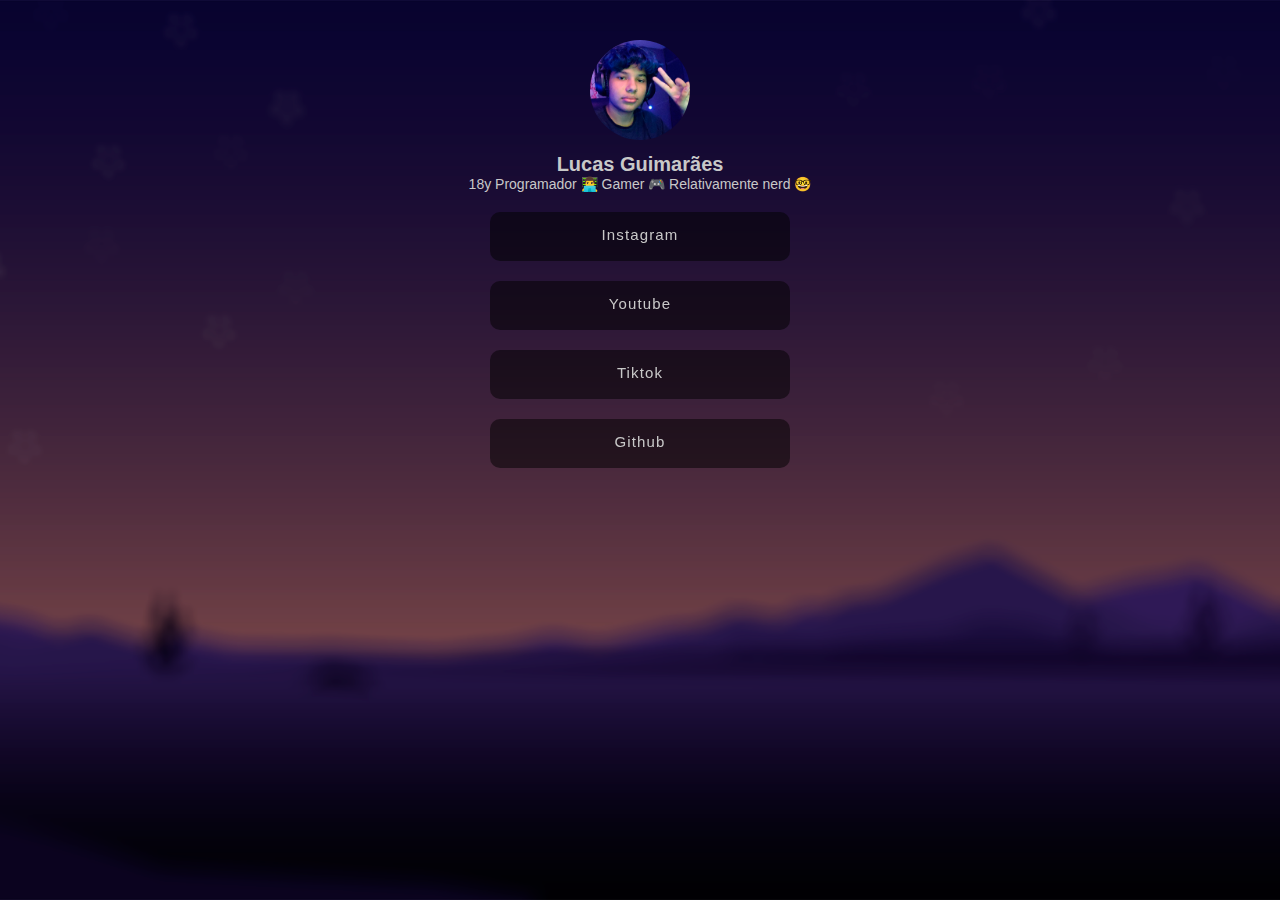
==== index.html @ c53fc3f6 "Add files via upload" ====
<!DOCTYPE html>
<html lang="PT-BR">
<head>
    <meta charset="UTF-8">
    <meta http-equiv="X-UA-Compatible" content="IE=edge">
    <meta name="viewport" content="width=device-width, initial-scale=1.0">
    <title>Lucas Guimaraes</title>
    <link rel="stylesheet" href="css/style.css">
    <link rel="stylesheet" href="css/scrollbar.css">
</head>
<body>
    <div class="profire">
        <div>
            <img src="media/images/profire.png" alt="">
        </div>
        <div id="name">
            <h1>Lucas Guimarães</h1>
        </div>
        <div id="biography">
            <p>18y Programador 👨‍💻 Gamer 🎮 Relativamente nerd 🤓</p>
        </div>
        <!--<div>
            <a type="" href="">test</a>
        </div>-->
        <div id="button_links">
            <div>
                <a type="button" href="https://www.instagram.com/lucasguimaraes1314/" target="_blank" rel="external">Instagram<div></div></a>
            </div>
            <div>
                <a type="button" href="https://www.youtube.com/channel/UCGyBB2ycJdO2M1NJ1eqQ0HQ/featured" target="_blank" rel="external">Youtube<div></div></a>
            </div>
            <div>
                <a type="button" href="https://www.tiktok.com/@lucas224112" target="_blank" rel="external">Tiktok<div></div></a>
            </div>
            <div>
                <a type="button" href="https://github.com/lucas224112" target="_blank" rel="external">Github<div></div></a>
            </div>
        </div>
    </div>
</body>
</html>
---- css/style.css ----
body {
    margin: 0px;padding: 0px;box-sizing: border-box;
    background-image: url(../media/images/background3.png);
    background-repeat: no-repeat;
    background-size: cover;
    background-position: center;
    background-attachment: fixed;
    font-family: Arial, Helvetica, sans-serif;
    font-size: 15px;
    color: rgb(200, 200, 200);
}

a {
    background: none;
    text-decoration: none;
    color: rgb(200, 200, 200);
}

a[type = "button"] {
    color: rgb(200, 200, 200);
    background: none;
    width: auto;
    height: auto;
    text-decoration: none;
    text-align: center;
    letter-spacing: .075em;
    margin: 0px;
    margin-top: 20px;
    padding-top: 14px;
    padding: auto;

    background-color: rgba(0, 0, 0, 50%);
    backdrop-filter: blur(5px);
    border-radius: 10px;
    width: 300px;
    height: 35px;
    transition: 0.3s;
}

a:hover[type = "button"]{
    color: rgb(255, 255, 255);

    margin: 0px;
    background-color: rgba(0, 0, 0, 60%);
    backdrop-filter: blur(10px);
    border-radius: 10px;
    margin-top: 20px;
    width: 300px;
    height: 35px;
    transition: 0.3s;
}

.profire div{
    display: flex;
    justify-content: center;
}

.profire div img{
    width: 100px;
    height: 100px;
    margin-top: 40px;
    border-radius: 50px;
}

.profire div[id="name"] h1{
    font-size: 20px;
    margin-bottom: 0px;
}

.profire div[id="biography"] {
    display: inline;
    text-align: center;
    font-size: 14px;
}

.profire div[id="biography"] p{
    margin: 0px;
}

.profire div[id="button_links"] {
    display: inline;
    text-align: center;
}

.profire div[id="button_links"] div{
    display: flex;
    justify-content: center;
}
---- css/scrollbar.css ----
::-webkit-scrollbar{
    width: 10px;
}

::-webkit-scrollbar-track{
    background-color: rgb(24, 24, 24);;
}

::-webkit-scrollbar-thumb{
    background-color: rgb(64, 64, 64);
    border: 1px solid rgb(24, 24, 24);
    border-radius: 20px;
}

::-webkit-scrollbar-thumb:hover{
    background-color: rgb(50, 50, 50);
    border: 1px solid rgb(4, 4, 4);
}
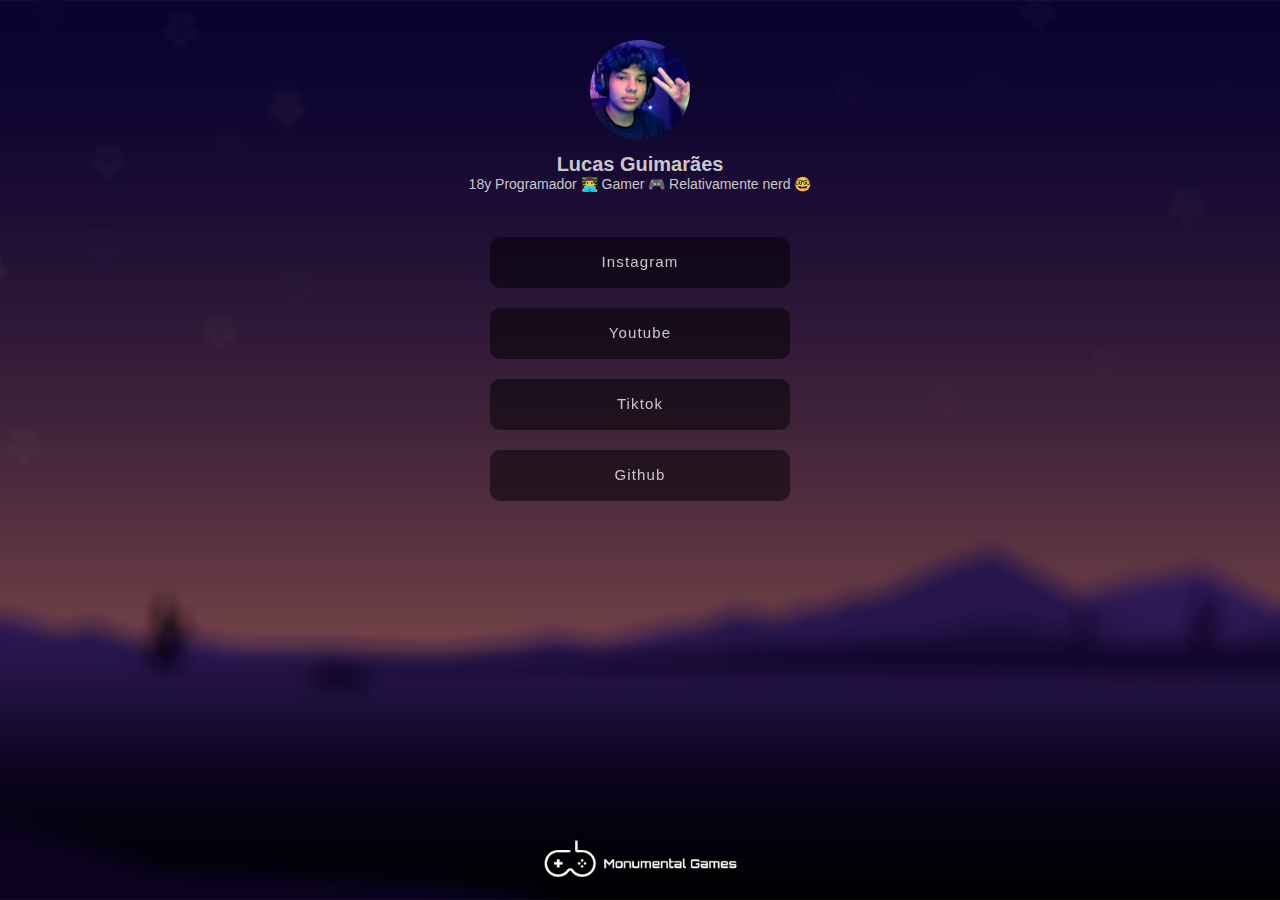
==== commit 6a0b258b: "Add files via upload" ====
--- a/index.html
+++ b/index.html
@@ -5,6 +5,7 @@
     <meta http-equiv="X-UA-Compatible" content="IE=edge">
     <meta name="viewport" content="width=device-width, initial-scale=1.0">
     <title>Lucas Guimaraes</title>
+    <link rel="shortcut icon" href="media/images/logo.png" type="image/x-icon">
     <link rel="stylesheet" href="css/style.css">
     <link rel="stylesheet" href="css/scrollbar.css">
 </head>
@@ -19,6 +20,7 @@
         <div id="biography">
             <p>18y Programador 👨‍💻 Gamer 🎮 Relativamente nerd 🤓</p>
         </div>
+        <div class="debug"></div>
         <!--<div>
             <a type="" href="">test</a>
         </div>-->
@@ -37,5 +39,8 @@
             </div>
         </div>
     </div>
+    <div class="baseboard_logo">
+        <img src="media/images/logo02.png" alt="">
+    </div>
 </body>
 </html>--- a/css/style.css
+++ b/css/style.css
@@ -8,6 +8,10 @@
     font-family: Arial, Helvetica, sans-serif;
     font-size: 15px;
     color: rgb(200, 200, 200);
+}
+
+.debug {
+    height: 25px;
 }
 
 a {
@@ -26,9 +30,7 @@
     letter-spacing: .075em;
     margin: 0px;
     margin-top: 20px;
-    padding-top: 14px;
-    padding: auto;
-
+    padding-top: 16px;
     background-color: rgba(0, 0, 0, 50%);
     backdrop-filter: blur(5px);
     border-radius: 10px;
@@ -39,13 +41,12 @@
 
 a:hover[type = "button"]{
     color: rgb(255, 255, 255);
-
     margin: 0px;
     background-color: rgba(0, 0, 0, 60%);
     backdrop-filter: blur(10px);
     border-radius: 10px;
     margin-top: 20px;
-    width: 300px;
+    width: 320px;
     height: 35px;
     transition: 0.3s;
 }
@@ -85,4 +86,15 @@
 .profire div[id="button_links"] div{
     display: flex;
     justify-content: center;
+}
+
+.baseboard_logo{
+    display: flex;
+    justify-content: center;
+}
+
+.baseboard_logo img{
+    position: fixed;
+    width: 200px;
+    bottom: 15px;
 }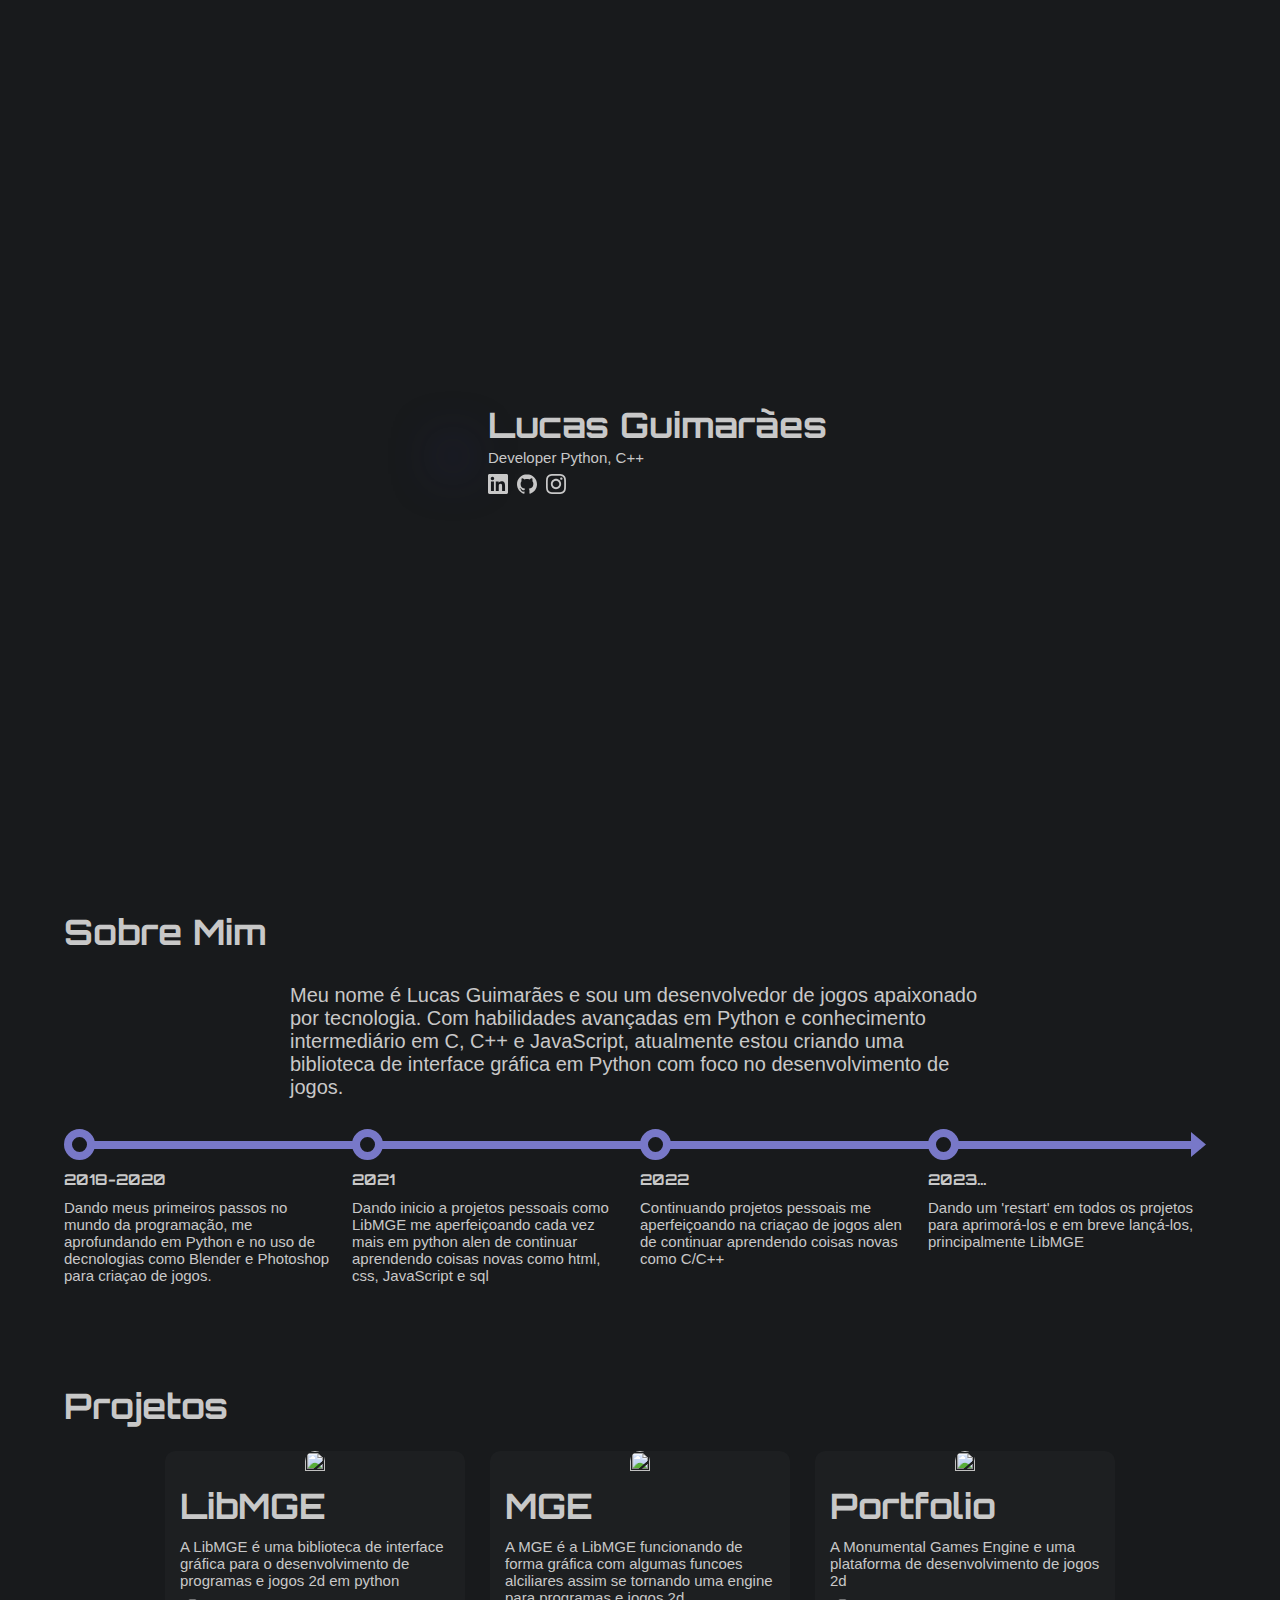
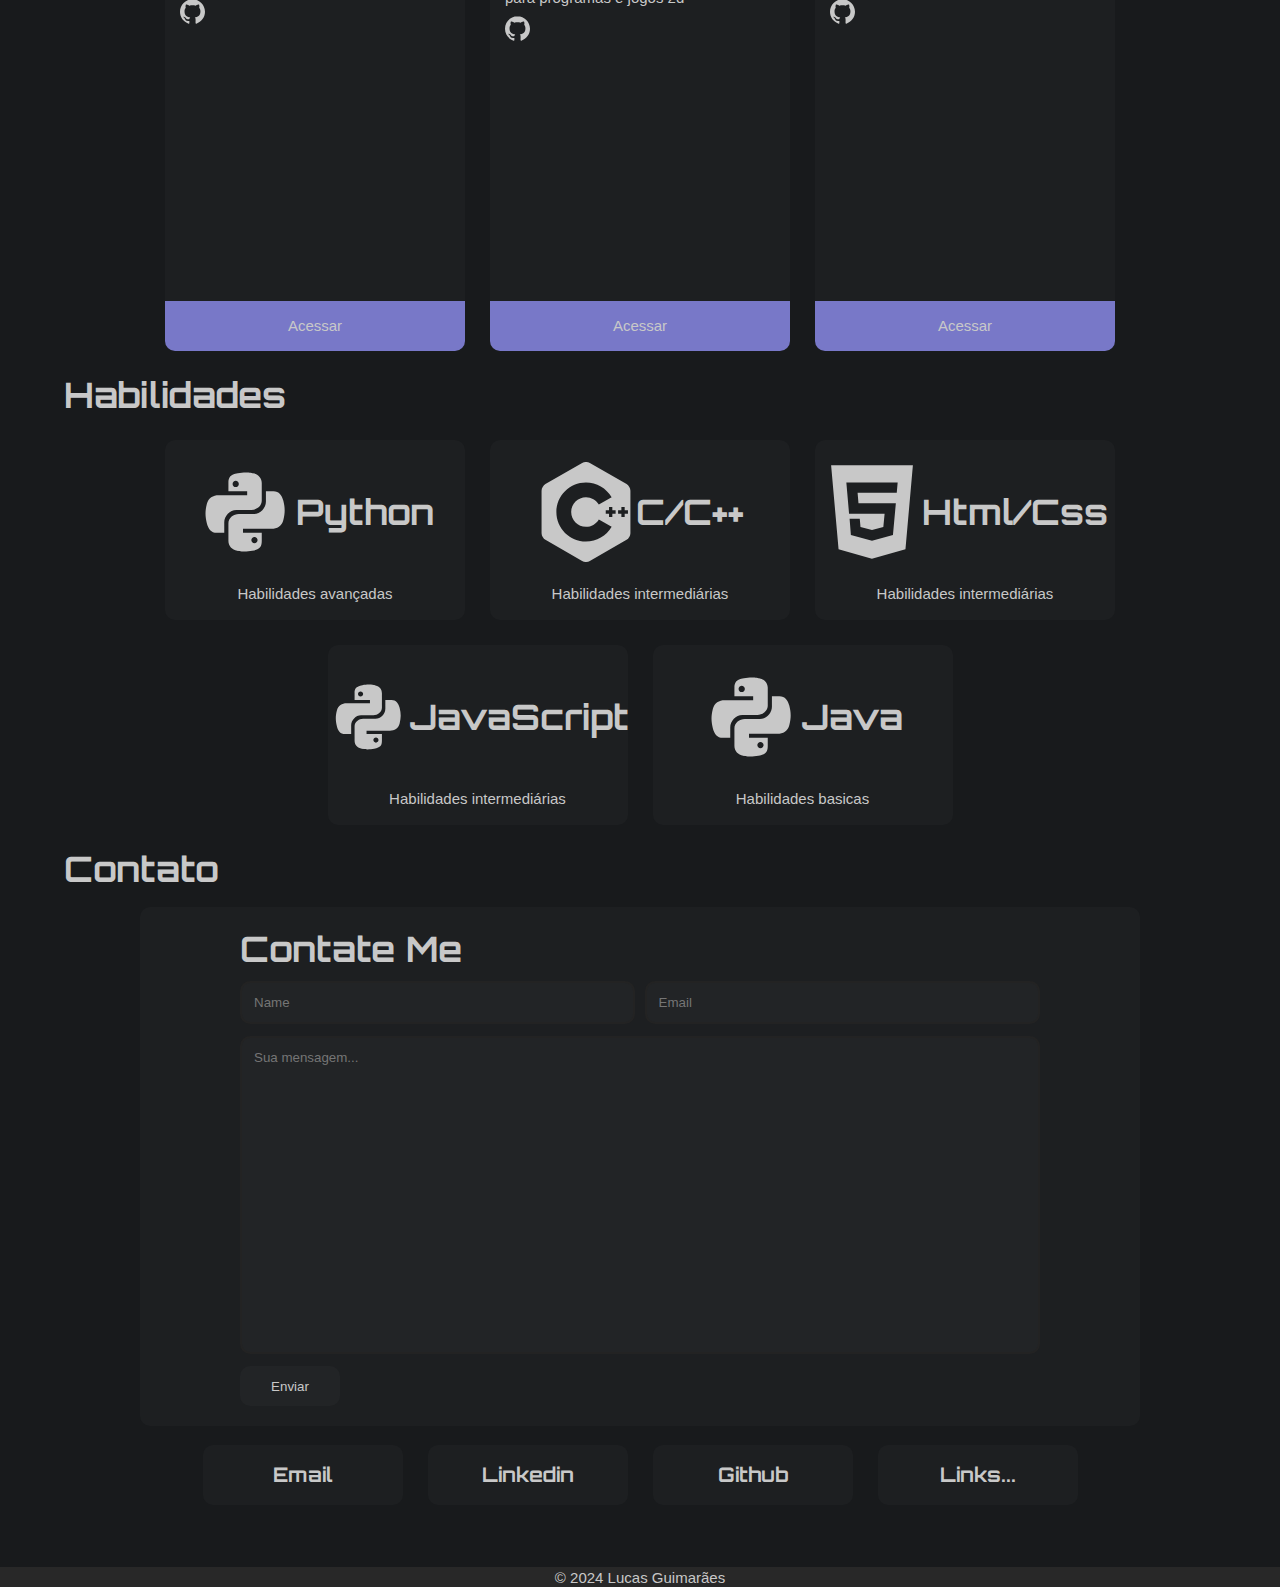
==== commit 6a4ee30a: "Update 1 of 2024" ====
--- a/index.html
+++ b/index.html
@@ -3,44 +3,324 @@
 <head>
     <meta charset="UTF-8">
     <meta http-equiv="X-UA-Compatible" content="IE=edge">
+    <meta http-equiv="Permissions-Policy" content="interest-cohort=()">
     <meta name="viewport" content="width=device-width, initial-scale=1.0">
+    <meta name="robots" content="index,follow">
     <title>Lucas Guimaraes</title>
-    <link rel="shortcut icon" href="media/images/logo.png" type="image/x-icon">
-    <link rel="stylesheet" href="css/style.css">
-    <link rel="stylesheet" href="css/scrollbar.css">
+    <link rel="shortcut icon" href="https://monumentalgames.com.br/media/images/profires/c14jxy9l1vkqo87tvu8et08f.png" type="image/x-icon">
+    <link rel="stylesheet" href="./css/style.css">
+    <link rel="stylesheet" href="https://assets.monumentalgames.com.br/css/scrollbar.css">
 </head>
 <body>
-    <div class="profire">
-        <div>
-            <img src="media/images/profire.png" alt="">
+    <main class="background">
+        <div class="banner b2">
+            <div class="b2 _subclass">
+                <div>
+                    <img src="https://monumentalgames.com.br/media/images/profires/c14jxy9l1vkqo87tvu8et08f.png" alt="">
+                </div>
+                <div class="d1">
+                    <h1>Lucas Guimarães</h1>
+                    <p>Developer Python, C++</p>
+                    <div class="_h563">
+                        <a href="https://linkedin.com/in/lucas-guimar%C3%A3es-889159266/" target='_blank' rel='external'>
+                            <svg width="20px" height="20px" viewBox="0 0 32 32" xmlns="http://www.w3.org/2000/svg">
+                                <path d="M27.26 27.271h-4.733v-7.427c0-1.771-0.037-4.047-2.475-4.047-2.468 0-2.844 1.921-2.844 3.916v7.557h-4.739v-15.271h4.552v2.083h0.061c0.636-1.203 2.183-2.468 4.491-2.468 4.801 0 5.692 3.161 5.692 7.271v8.385zM7.115 9.912c-1.527 0-2.751-1.235-2.751-2.756 0-1.516 1.229-2.749 2.751-2.749s2.755 1.233 2.755 2.749c0 1.521-1.233 2.756-2.755 2.756zM9.489 27.271h-4.749v-15.271h4.749zM29.636 0h-27.276c-1.303 0-2.36 1.031-2.36 2.307v27.387c0 1.276 1.057 2.307 2.36 2.307h27.271c1.301 0 2.369-1.031 2.369-2.307v-27.387c0-1.276-1.068-2.307-2.369-2.307z"/>
+                            </svg>
+                        </a>
+                        <a href="https://github.com/lucas224112" target='_blank' rel='external'>
+                            <svg width="20px" height="20px" viewBox="0 0 32 32" xmlns="http://www.w3.org/2000/svg">
+                                <path d="M16 0.396c-8.839 0-16 7.167-16 16 0 7.073 4.584 13.068 10.937 15.183 0.803 0.151 1.093-0.344 1.093-0.772 0-0.38-0.009-1.385-0.015-2.719-4.453 0.964-5.391-2.151-5.391-2.151-0.729-1.844-1.781-2.339-1.781-2.339-1.448-0.989 0.115-0.968 0.115-0.968 1.604 0.109 2.448 1.645 2.448 1.645 1.427 2.448 3.744 1.74 4.661 1.328 0.14-1.031 0.557-1.74 1.011-2.135-3.552-0.401-7.287-1.776-7.287-7.907 0-1.751 0.62-3.177 1.645-4.297-0.177-0.401-0.719-2.031 0.141-4.235 0 0 1.339-0.427 4.4 1.641 1.281-0.355 2.641-0.532 4-0.541 1.36 0.009 2.719 0.187 4 0.541 3.043-2.068 4.381-1.641 4.381-1.641 0.859 2.204 0.317 3.833 0.161 4.235 1.015 1.12 1.635 2.547 1.635 4.297 0 6.145-3.74 7.5-7.296 7.891 0.556 0.479 1.077 1.464 1.077 2.959 0 2.14-0.020 3.864-0.020 4.385 0 0.416 0.28 0.916 1.104 0.755 6.4-2.093 10.979-8.093 10.979-15.156 0-8.833-7.161-16-16-16z"/>
+                            </svg>
+                        </a>
+                        <a href="https://instagram.com/lucas224112" target='_blank' rel='external'>
+                            <svg xmlns='http://www.w3.org/2000/svg' width='20' height='20' viewBox='0 0 32 32'>
+                                <path d='M16 0c-4.349 0-4.891 0.021-6.593 0.093-1.709 0.084-2.865 0.349-3.885 0.745-1.052 0.412-1.948 0.959-2.833 1.849-0.891 0.885-1.443 1.781-1.849 2.833-0.396 1.020-0.661 2.176-0.745 3.885-0.077 1.703-0.093 2.244-0.093 6.593s0.021 4.891 0.093 6.593c0.084 1.704 0.349 2.865 0.745 3.885 0.412 1.052 0.959 1.948 1.849 2.833 0.885 0.891 1.781 1.443 2.833 1.849 1.020 0.391 2.181 0.661 3.885 0.745 1.703 0.077 2.244 0.093 6.593 0.093s4.891-0.021 6.593-0.093c1.704-0.084 2.865-0.355 3.885-0.745 1.052-0.412 1.948-0.959 2.833-1.849 0.891-0.885 1.443-1.776 1.849-2.833 0.391-1.020 0.661-2.181 0.745-3.885 0.077-1.703 0.093-2.244 0.093-6.593s-0.021-4.891-0.093-6.593c-0.084-1.704-0.355-2.871-0.745-3.885-0.412-1.052-0.959-1.948-1.849-2.833-0.885-0.891-1.776-1.443-2.833-1.849-1.020-0.396-2.181-0.661-3.885-0.745-1.703-0.077-2.244-0.093-6.593-0.093zM16 2.88c4.271 0 4.781 0.021 6.469 0.093 1.557 0.073 2.405 0.333 2.968 0.553 0.751 0.291 1.276 0.635 1.844 1.197 0.557 0.557 0.901 1.088 1.192 1.839 0.22 0.563 0.48 1.411 0.553 2.968 0.072 1.688 0.093 2.199 0.093 6.469s-0.021 4.781-0.099 6.469c-0.084 1.557-0.344 2.405-0.563 2.968-0.303 0.751-0.641 1.276-1.199 1.844-0.563 0.557-1.099 0.901-1.844 1.192-0.556 0.22-1.416 0.48-2.979 0.553-1.697 0.072-2.197 0.093-6.479 0.093s-4.781-0.021-6.48-0.099c-1.557-0.084-2.416-0.344-2.979-0.563-0.76-0.303-1.281-0.641-1.839-1.199-0.563-0.563-0.921-1.099-1.197-1.844-0.224-0.556-0.48-1.416-0.563-2.979-0.057-1.677-0.084-2.197-0.084-6.459 0-4.26 0.027-4.781 0.084-6.479 0.083-1.563 0.339-2.421 0.563-2.979 0.276-0.761 0.635-1.281 1.197-1.844 0.557-0.557 1.079-0.917 1.839-1.199 0.563-0.219 1.401-0.479 2.964-0.557 1.697-0.061 2.197-0.083 6.473-0.083zM16 7.787c-4.541 0-8.213 3.677-8.213 8.213 0 4.541 3.677 8.213 8.213 8.213 4.541 0 8.213-3.677 8.213-8.213 0-4.541-3.677-8.213-8.213-8.213zM16 21.333c-2.948 0-5.333-2.385-5.333-5.333s2.385-5.333 5.333-5.333c2.948 0 5.333 2.385 5.333 5.333s-2.385 5.333-5.333 5.333zM26.464 7.459c0 1.063-0.865 1.921-1.923 1.921-1.063 0-1.921-0.859-1.921-1.921 0-1.057 0.864-1.917 1.921-1.917s1.923 0.86 1.923 1.917z'></path>
+                            </svg>
+                        </a>
+                    </div>
+                </div>
+            </div>
         </div>
-        <div id="name">
-            <h1>Lucas Guimarães</h1>
-        </div>
-        <div id="biography">
-            <p>18y Programador 👨‍💻 Gamer 🎮 Relativamente nerd 🤓</p>
-        </div>
-        <div class="debug"></div>
-        <!--<div>
-            <a type="" href="">test</a>
-        </div>-->
-        <div id="button_links">
-            <div>
-                <a type="button" href="https://www.instagram.com/lucasguimaraes1314/" target="_blank" rel="external">Instagram<div></div></a>
-            </div>
-            <div>
-                <a type="button" href="https://www.youtube.com/channel/UCGyBB2ycJdO2M1NJ1eqQ0HQ/featured" target="_blank" rel="external">Youtube<div></div></a>
-            </div>
-            <div>
-                <a type="button" href="https://www.tiktok.com/@lucas224112" target="_blank" rel="external">Tiktok<div></div></a>
-            </div>
-            <div>
-                <a type="button" href="https://github.com/lucas224112" target="_blank" rel="external">Github<div></div></a>
-            </div>
-        </div>
-    </div>
-    <div class="baseboard_logo">
-        <img src="media/images/logo02.png" alt="">
-    </div>
+        <section class="about _flex_column_xCenter">
+            <div class="_subclass">
+                <h4>Sobre Mim</h4>
+                <div class="about_description b2">
+                    <div class="_ab82">
+                        <p>Meu nome é Lucas Guimarães e sou um desenvolvedor de jogos apaixonado por tecnologia. Com habilidades avançadas em Python e conhecimento intermediário em C, C++ e JavaScript, atualmente estou criando uma biblioteca de interface gráfica em Python com foco no desenvolvimento de jogos.</p>
+                    </div>
+                </div>
+                <div class="timeline b2 _t03">
+                    <div class="_t02">
+                        <div class="b2">
+                            <div class="bb9"></div>
+                            <div class="bb8"></div>
+                        </div>
+                        <div class="_t04">
+                            <h4>2018-2020</h4>
+                            <p>Dando meus primeiros passos no mundo da programação, me aprofundando em Python e no uso de decnologias como Blender e Photoshop para criaçao de jogos.</p>
+                        </div>
+                    </div>
+                    <div class="_t02">
+                        <div class="b2">
+                            <div class="bb9"></div>
+                            <div class="bb8"></div>
+                        </div>
+                        <div class="_t04">
+                            <h4>2021</h4>
+                            <p>Dando inicio a projetos pessoais como <a href="https://libmge.org/" target='_blank' rel='external'>LibMGE</a> me aperfeiçoando cada vez mais em python alen de continuar aprendendo coisas novas como html, css, JavaScript e sql</p>
+                        </div>
+                    </div>
+                    <div class="_t02">
+                        <div class="b2">
+                            <div class="bb9"></div>
+                            <div class="bb8"></div>
+                        </div>
+                        <div class="_t04">
+                            <h4>2022</h4>
+                            <p>Continuando projetos pessoais me aperfeiçoando na criaçao de jogos alen de continuar aprendendo coisas novas como C/C++</p>
+                        </div>
+                    </div>
+                    <div class="_t02">
+                        <div class="b2">
+                            <div class="bb9"></div>
+                            <div class="bb8"></div>
+                            <div class="bb7"></div>
+                        </div>
+                        <div class="_t04">
+                            <h4>2023...</h4>
+                            <p>Dando um 'restart' em todos os projetos para aprimorá-los e em breve lançá-los, principalmente <a href="https://libmge.org/" target='_blank' rel='external'>LibMGE</a></p>
+                        </div>
+                    </div>
+                </div>
+            </div>
+        </section>
+        <section class="_flex_column_xCenter">
+            <div class="_subclass">
+                <h4>Projetos</h4>
+                <div>
+                    <nav class="projects">
+                        <div class="project _flex_column_xCenter">
+                            <div class="project_img">
+                                <img src="https://libmge.org/media/imgs/MGE_Banner2.png" alt="">
+                            </div>
+                            <div class="_subclass">
+                                <h4>LibMGE</h4>
+                                <div>
+                                    <p>A LibMGE é uma biblioteca de interface gráfica para o desenvolvimento de programas e jogos 2d em python</p>
+                                </div>
+                                <div class="project_links">
+                                    <a href="https://github.com/MonumentalGames/LibMGE" target='_blank' rel='external'>
+                                        <svg width="25px" height="25px" viewBox="0 0 32 32" xmlns="http://www.w3.org/2000/svg">
+                                            <path d="M16 0.396c-8.839 0-16 7.167-16 16 0 7.073 4.584 13.068 10.937 15.183 0.803 0.151 1.093-0.344 1.093-0.772 0-0.38-0.009-1.385-0.015-2.719-4.453 0.964-5.391-2.151-5.391-2.151-0.729-1.844-1.781-2.339-1.781-2.339-1.448-0.989 0.115-0.968 0.115-0.968 1.604 0.109 2.448 1.645 2.448 1.645 1.427 2.448 3.744 1.74 4.661 1.328 0.14-1.031 0.557-1.74 1.011-2.135-3.552-0.401-7.287-1.776-7.287-7.907 0-1.751 0.62-3.177 1.645-4.297-0.177-0.401-0.719-2.031 0.141-4.235 0 0 1.339-0.427 4.4 1.641 1.281-0.355 2.641-0.532 4-0.541 1.36 0.009 2.719 0.187 4 0.541 3.043-2.068 4.381-1.641 4.381-1.641 0.859 2.204 0.317 3.833 0.161 4.235 1.015 1.12 1.635 2.547 1.635 4.297 0 6.145-3.74 7.5-7.296 7.891 0.556 0.479 1.077 1.464 1.077 2.959 0 2.14-0.020 3.864-0.020 4.385 0 0.416 0.28 0.916 1.104 0.755 6.4-2.093 10.979-8.093 10.979-15.156 0-8.833-7.161-16-16-16z"/>
+                                        </svg>
+                                    </a>
+                                </div>
+                            </div>
+                            <div class="button_d001">
+                                <a href="https://libmge.org/"><div class="_flex_center">Acessar</div></a>
+                            </div>
+                        </div>
+                        <div class="project _flex_column_xCenter">
+                            <div class="project_img">
+                                <img src="https://libmge.org/media/imgs/MGE_Banner2.png" alt="">
+                            </div>
+                            <div class="_subclass">
+                                <h4>MGE</h4>
+                                <div>
+                                    <p>A MGE é a LibMGE funcionando de forma gráfica com algumas funcoes alciliares assim se tornando uma engine para programas e jogos 2d</p>
+                                </div>
+                                <div class="project_links">
+                                    <a href="https://github.com/MonumentalGames/MGE" target='_blank' rel='external'>
+                                        <svg width="25px" height="25px" viewBox="0 0 32 32" xmlns="http://www.w3.org/2000/svg">
+                                            <path d="M16 0.396c-8.839 0-16 7.167-16 16 0 7.073 4.584 13.068 10.937 15.183 0.803 0.151 1.093-0.344 1.093-0.772 0-0.38-0.009-1.385-0.015-2.719-4.453 0.964-5.391-2.151-5.391-2.151-0.729-1.844-1.781-2.339-1.781-2.339-1.448-0.989 0.115-0.968 0.115-0.968 1.604 0.109 2.448 1.645 2.448 1.645 1.427 2.448 3.744 1.74 4.661 1.328 0.14-1.031 0.557-1.74 1.011-2.135-3.552-0.401-7.287-1.776-7.287-7.907 0-1.751 0.62-3.177 1.645-4.297-0.177-0.401-0.719-2.031 0.141-4.235 0 0 1.339-0.427 4.4 1.641 1.281-0.355 2.641-0.532 4-0.541 1.36 0.009 2.719 0.187 4 0.541 3.043-2.068 4.381-1.641 4.381-1.641 0.859 2.204 0.317 3.833 0.161 4.235 1.015 1.12 1.635 2.547 1.635 4.297 0 6.145-3.74 7.5-7.296 7.891 0.556 0.479 1.077 1.464 1.077 2.959 0 2.14-0.020 3.864-0.020 4.385 0 0.416 0.28 0.916 1.104 0.755 6.4-2.093 10.979-8.093 10.979-15.156 0-8.833-7.161-16-16-16z"/>
+                                        </svg>
+                                    </a>
+                                </div>
+                            </div>
+                            <div class="button_d001">
+                                <a href="https://libmge.org/"><div class="_flex_center">Acessar</div></a>
+                            </div>
+                        </div>
+                        <div class="project _flex_column_xCenter">
+                            <div class="project_img">
+                                <img src="https://lucasguimaraes.pro/media/imgs/Banner.png" alt="">
+                            </div>
+                            <div class="_subclass">
+                                <h4>Portfolio</h4>
+                                <div>
+                                    <p>A Monumental Games Engine e uma plataforma de desenvolvimento de jogos 2d</p>
+                                </div>
+                                <div class="project_links">
+                                    <a href="https://github.com/lucas224112/Portfolio_LucasGuimaraes" target='_blank' rel='external'>
+                                        <svg width="25px" height="25px" viewBox="0 0 32 32" xmlns="http://www.w3.org/2000/svg">
+                                            <path d="M16 0.396c-8.839 0-16 7.167-16 16 0 7.073 4.584 13.068 10.937 15.183 0.803 0.151 1.093-0.344 1.093-0.772 0-0.38-0.009-1.385-0.015-2.719-4.453 0.964-5.391-2.151-5.391-2.151-0.729-1.844-1.781-2.339-1.781-2.339-1.448-0.989 0.115-0.968 0.115-0.968 1.604 0.109 2.448 1.645 2.448 1.645 1.427 2.448 3.744 1.74 4.661 1.328 0.14-1.031 0.557-1.74 1.011-2.135-3.552-0.401-7.287-1.776-7.287-7.907 0-1.751 0.62-3.177 1.645-4.297-0.177-0.401-0.719-2.031 0.141-4.235 0 0 1.339-0.427 4.4 1.641 1.281-0.355 2.641-0.532 4-0.541 1.36 0.009 2.719 0.187 4 0.541 3.043-2.068 4.381-1.641 4.381-1.641 0.859 2.204 0.317 3.833 0.161 4.235 1.015 1.12 1.635 2.547 1.635 4.297 0 6.145-3.74 7.5-7.296 7.891 0.556 0.479 1.077 1.464 1.077 2.959 0 2.14-0.020 3.864-0.020 4.385 0 0.416 0.28 0.916 1.104 0.755 6.4-2.093 10.979-8.093 10.979-15.156 0-8.833-7.161-16-16-16z"/>
+                                        </svg>
+                                    </a>
+                                </div>
+                            </div>
+                            <div class="button_d001">
+                                <a href="https://lucasguimaraes.pro/"><div class="_flex_center">Acessar</div></a>
+                            </div>
+                        </div>
+                    </nav>
+                </div>
+            </div>
+        </section>
+        <section class="_flex_column_xCenter">
+            <div class="_subclass">
+                <h4>Habilidades</h4>
+                <div>
+                    <nav class="skills">
+                        <div class="skill">
+                            <div style="width: 100%; height: 100%;">
+                                <div class="skill_banner _flex_center">
+                                    <svg xmlns="http://www.w3.org/2000/svg" viewBox="0 0 48 48" width="100px" height="100px">
+                                        <path d="M24.047,5c-1.555,0.005 -2.633,0.142 -3.936,0.367c-3.848,0.67 -4.549,2.077 -4.549,4.67v3.963h9v2h-9.342h-4.35c-2.636,0 -4.943,1.242 -5.674,4.219c-0.826,3.417 -0.863,5.557 0,9.125c0.655,2.661 2.098,4.656 4.735,4.656h3.632v-5.104c0,-2.966 2.686,-5.896 5.764,-5.896h7.236c2.523,0 5,-1.862 5,-4.377v-8.586c0,-2.439 -1.759,-4.263 -4.218,-4.672c0.061,-0.006 -1.756,-0.371 -3.298,-0.365zM19.063,9c0.821,0 1.5,0.677 1.5,1.502c0,0.833 -0.679,1.498 -1.5,1.498c-0.837,0 -1.5,-0.664 -1.5,-1.498c0,-0.822 0.663,-1.502 1.5,-1.502z"></path>
+                                        <path d="M23.078,43c1.555,-0.005 2.633,-0.142 3.936,-0.367c3.848,-0.67 4.549,-2.077 4.549,-4.67v-3.963h-9v-2h9.343h4.35c2.636,0 4.943,-1.242 5.674,-4.219c0.826,-3.417 0.863,-5.557 0,-9.125c-0.656,-2.661 -2.099,-4.656 -4.736,-4.656h-3.632v5.104c0,2.966 -2.686,5.896 -5.764,5.896h-7.236c-2.523,0 -5,1.862 -5,4.377v8.586c0,2.439 1.759,4.263 4.218,4.672c-0.061,0.006 1.756,0.371 3.298,0.365zM28.063,39c-0.821,0 -1.5,-0.677 -1.5,-1.502c0,-0.833 0.679,-1.498 1.5,-1.498c0.837,0 1.5,0.664 1.5,1.498c0,0.822 -0.664,1.502 -1.5,1.502z"></path>
+                                    </svg>
+                                    <h4>Python</h4>
+                                </div>
+                                <div style="width: 100%; height: 35px;" class="_flex_column_xCenter">
+                                    <div>
+                                        <p>Habilidades avançadas</p>
+                                    </div>
+                                </div>
+                            </div>
+                        </div>
+                        <div class="skill">
+                            <div style="width: 100%; height: 100%;">
+                                <div class="skill_banner _flex_center">
+                                    <svg width="100px" height="100px" viewBox="0 0 32 32" xmlns="http://www.w3.org/2000/svg">
+                                        <path d="M29.86 8c-0.224-0.385-0.532-0.724-0.871-0.921l-11.755-6.787c-0.677-0.391-1.787-0.391-2.464 0l-11.755 6.787c-0.677 0.391-1.235 1.353-1.235 2.135v13.573c0 0.391 0.14 0.828 0.364 1.213 0.219 0.385 0.532 0.724 0.871 0.917l11.749 6.791c0.683 0.391 1.787 0.391 2.464 0l11.755-6.791c0.339-0.193 0.647-0.532 0.871-0.917s0.359-0.823 0.359-1.213v-13.573c0.005-0.391-0.135-0.828-0.353-1.213zM16 25.479c-5.229 0-9.479-4.249-9.479-9.479s4.249-9.479 9.479-9.479c3.385 0.005 6.511 1.812 8.208 4.733l-4.104 2.376c-0.849-1.464-2.411-2.365-4.104-2.371-2.615 0-4.74 2.125-4.74 4.74s2.125 4.74 4.74 4.74c1.693-0.005 3.255-0.907 4.104-2.371l4.104 2.376c-1.697 2.921-4.823 4.728-8.208 4.733zM25.479 16.527h-1.052v1.052h-1.057v-1.052h-1.052v-1.053h1.052v-1.052h1.057v1.052h1.052zM29.427 16.527h-1.052v1.052h-1.052v-1.052h-1.052v-1.053h1.052v-1.052h1.052v1.052h1.052z"/>
+                                      </svg>
+                                    <h4>C/C++</h4>
+                                </div>
+                                <div style="width: 100%; height: 35px;" class="_flex_column_xCenter">
+                                    <div>
+                                        <p>Habilidades intermediárias</p>
+                                    </div>
+                                </div>
+                            </div>
+                        </div>
+                        <div class="skill">
+                            <div style="width: 100%; height: 100%;">
+                                <div class="skill_banner _flex_center">
+                                    <svg width="100px" height="100px" viewBox="0 0 32 32" xmlns="http://www.w3.org/2000/svg">
+                                        <path d="M11.677 13.196l-0.289-3.387 12.536 0.004 0.287-3.268-16.421-0.004 0.87 9.983h11.374l-0.406 4.27-3.627 1.002-3.683-1.009-0.234-2.63h-3.252l0.411 5.198 6.757 1.807 6.704-1.798 0.927-10.166h-11.954zM2.914 1.045h26.172l-2.38 26.874-10.734 3.037-10.673-3.038z"></path>
+                                    </svg>
+                                    <h4>Html/Css</h4>
+                                </div>
+                                <div style="width: 100%; height: 35px;" class="_flex_column_xCenter">
+                                    <div>
+                                        <p>Habilidades intermediárias</p>
+                                    </div>
+                                </div>
+                            </div>
+                        </div>
+                        <div class="skill">
+                            <div style="width: 100%; height: 100%;">
+                                <div class="skill_banner _flex_center">
+                                    <svg xmlns="http://www.w3.org/2000/svg" viewBox="0 0 48 48" width="100px" height="100px">
+                                        <path d="M24.047,5c-1.555,0.005 -2.633,0.142 -3.936,0.367c-3.848,0.67 -4.549,2.077 -4.549,4.67v3.963h9v2h-9.342h-4.35c-2.636,0 -4.943,1.242 -5.674,4.219c-0.826,3.417 -0.863,5.557 0,9.125c0.655,2.661 2.098,4.656 4.735,4.656h3.632v-5.104c0,-2.966 2.686,-5.896 5.764,-5.896h7.236c2.523,0 5,-1.862 5,-4.377v-8.586c0,-2.439 -1.759,-4.263 -4.218,-4.672c0.061,-0.006 -1.756,-0.371 -3.298,-0.365zM19.063,9c0.821,0 1.5,0.677 1.5,1.502c0,0.833 -0.679,1.498 -1.5,1.498c-0.837,0 -1.5,-0.664 -1.5,-1.498c0,-0.822 0.663,-1.502 1.5,-1.502z"></path>
+                                        <path d="M23.078,43c1.555,-0.005 2.633,-0.142 3.936,-0.367c3.848,-0.67 4.549,-2.077 4.549,-4.67v-3.963h-9v-2h9.343h4.35c2.636,0 4.943,-1.242 5.674,-4.219c0.826,-3.417 0.863,-5.557 0,-9.125c-0.656,-2.661 -2.099,-4.656 -4.736,-4.656h-3.632v5.104c0,2.966 -2.686,5.896 -5.764,5.896h-7.236c-2.523,0 -5,1.862 -5,4.377v8.586c0,2.439 1.759,4.263 4.218,4.672c-0.061,0.006 1.756,0.371 3.298,0.365zM28.063,39c-0.821,0 -1.5,-0.677 -1.5,-1.502c0,-0.833 0.679,-1.498 1.5,-1.498c0.837,0 1.5,0.664 1.5,1.498c0,0.822 -0.664,1.502 -1.5,1.502z"></path>
+                                    </svg>
+                                    <h4>JavaScript</h4>
+                                </div>
+                                <div style="width: 100%; height: 35px;" class="_flex_column_xCenter">
+                                    <div>
+                                        <p>Habilidades intermediárias</p>
+                                    </div>
+                                </div>
+                            </div>
+                        </div>
+                        <div class="skill">
+                            <div style="width: 100%; height: 100%;">
+                                <div class="skill_banner _flex_center">
+                                    <svg xmlns="http://www.w3.org/2000/svg" viewBox="0 0 48 48" width="100px" height="100px">
+                                        <path d="M24.047,5c-1.555,0.005 -2.633,0.142 -3.936,0.367c-3.848,0.67 -4.549,2.077 -4.549,4.67v3.963h9v2h-9.342h-4.35c-2.636,0 -4.943,1.242 -5.674,4.219c-0.826,3.417 -0.863,5.557 0,9.125c0.655,2.661 2.098,4.656 4.735,4.656h3.632v-5.104c0,-2.966 2.686,-5.896 5.764,-5.896h7.236c2.523,0 5,-1.862 5,-4.377v-8.586c0,-2.439 -1.759,-4.263 -4.218,-4.672c0.061,-0.006 -1.756,-0.371 -3.298,-0.365zM19.063,9c0.821,0 1.5,0.677 1.5,1.502c0,0.833 -0.679,1.498 -1.5,1.498c-0.837,0 -1.5,-0.664 -1.5,-1.498c0,-0.822 0.663,-1.502 1.5,-1.502z"></path>
+                                        <path d="M23.078,43c1.555,-0.005 2.633,-0.142 3.936,-0.367c3.848,-0.67 4.549,-2.077 4.549,-4.67v-3.963h-9v-2h9.343h4.35c2.636,0 4.943,-1.242 5.674,-4.219c0.826,-3.417 0.863,-5.557 0,-9.125c-0.656,-2.661 -2.099,-4.656 -4.736,-4.656h-3.632v5.104c0,2.966 -2.686,5.896 -5.764,5.896h-7.236c-2.523,0 -5,1.862 -5,4.377v8.586c0,2.439 1.759,4.263 4.218,4.672c-0.061,0.006 1.756,0.371 3.298,0.365zM28.063,39c-0.821,0 -1.5,-0.677 -1.5,-1.502c0,-0.833 0.679,-1.498 1.5,-1.498c0.837,0 1.5,0.664 1.5,1.498c0,0.822 -0.664,1.502 -1.5,1.502z"></path>
+                                    </svg>
+                                    <h4>Java</h4>
+                                </div>
+                                <div style="width: 100%; height: 35px;" class="_flex_column_xCenter">
+                                    <div>
+                                        <p>Habilidades basicas</p>
+                                    </div>
+                                </div>
+                            </div>
+                        </div>
+                    </nav>
+                </div>
+            </div>
+        </section>
+        <section class="_flex_column_xCenter">
+            <div class="_subclass">
+                <h4>Contato</h4>
+                <div>
+                    <nav class="_flex_center">
+                        <form class="contact_send_mail _flex_center" id="register-form" action="https://lucasguimaraes.pro/php/contact_send.php" method="POST">
+                            <div class="in_contact_send_mail">
+                                <div>
+                                    <h4>Contate Me</h4>
+                                </div>
+                                <div>
+                                    <div class="NameMail _flex_center">
+                                        <input aria-invalid="true" autocomplete="name" id="name" name="Name" type="text" placeholder="Name" required>
+                                        <div style="width: 20px;"></div>
+                                        <input autocomplete="email" type="email" id="email" name="Email" placeholder="Email" data-min-length="2" required>
+                                    </div>
+                                    <div class="message _flex_center">
+                                        <textarea autocomplete="message" type="message" id="message" name="Message" placeholder="Sua mensagem..." cols="30" rows="10" required></textarea>
+                                    </div>
+                                    <div class="contact_send_button">
+                                        <input id="btn-submit" type="submit" value="Enviar">
+                                    </div>
+                                </div>
+                            </div>
+                        </form>
+                    </nav>
+                    <nav class="contacts">
+                        <div class="contact">
+                            <div class="contact_banner _flex_center">
+                                <a class="contact_banner _flex_center" href="mailto:commercial@lucasguimaraes.pro">
+                                    <h4>Email</h4>
+                                </a>
+                            </div>
+                        </div>
+
+                        <div class="contact">
+                            <div class="contact_banner _flex_center">
+                                <a class="contact_banner _flex_center" href="https://www.linkedin.com/in/lucas-guimar%C3%A3es-889159266/">
+                                    <h4>Linkedin</h4>
+                                </a>
+                            </div>
+                        </div>
+
+                        <div class="contact">
+                            <div class="contact_banner _flex_center">
+                                <a class="contact_banner _flex_center" href="https://github.com/lucas224112">
+                                    <h4>Github</h4>
+                                </a>
+                            </div>
+                        </div>
+
+                        <div class="contact">
+                            <div class="contact_banner _flex_center">
+                                <a class="contact_banner _flex_center" href="https://links.lucasguimaraes.pro">
+                                    <h4>Links...</h4>
+                                </a>
+                            </div>
+                        </div>
+                    </nav>
+                </div>
+            </div>
+        </section>
+        <footer>
+            <div class='copyright _flex_center'>
+                <p>© 2024 Lucas Guimarães</p>
+            </div>
+        </footer>
+    </main>
+    <script src="/Portfolio/js/portfolio.js"></script>
 </body>
 </html>--- a/css/style.css
+++ b/css/style.css
@@ -1,17 +1,27 @@
+@import url('https://fonts.googleapis.com/css2?family=Orbitron:wght@800&display=swap');
+
+html {
+    width: 100%;
+    height: 100%;
+    scroll-behavior: smooth;
+}
+
 body {
-    margin: 0px;padding: 0px;box-sizing: border-box;
-    background-image: url(../media/images/background3.png);
-    background-repeat: no-repeat;
-    background-size: cover;
-    background-position: center;
-    background-attachment: fixed;
+    width: 100%;
+    height: 100%;
+    overflow-x: hidden;
+    margin: 0px;
+    padding: 0px;
+    /*padding-top: 45px;*/
+    /*box-sizing: border-box;*/
+    background-color: rgb(24, 26, 28);
+    font-size: 15px;
+    color: rgb(200, 200, 200);
+}
+
+* {
+    margin: 0px;
     font-family: Arial, Helvetica, sans-serif;
-    font-size: 15px;
-    color: rgb(200, 200, 200);
-}
-
-.debug {
-    height: 25px;
 }
 
 a {
@@ -20,81 +30,451 @@
     color: rgb(200, 200, 200);
 }
 
-a[type = "button"] {
-    color: rgb(200, 200, 200);
-    background: none;
-    width: auto;
-    height: auto;
-    text-decoration: none;
-    text-align: center;
-    letter-spacing: .075em;
+a:hover svg{
+    fill: rgb(120, 120, 200);
+}
+
+svg {
+    fill: rgb(200, 200, 200);
+}
+
+._subclass {
+    width: 90%;
+}
+
+.background {
+    width: 100%;
+    height: 100%;
+}
+
+.background-noise {
+    position: fixed;
+    background-image: url('../media/images/noise.png');
+    background-repeat: repeat;
+    background-attachment: fixed;
+    height: 100%;
+    width: 100%;
+    filter: brightness(0.05);
+}
+
+.b2 {
+    width: 100%;
+    display: flex;
+    justify-content: center;
+    align-items: center;
+}
+
+.banner {
+    width: 100%;
+    height: 100%;
     margin: 0px;
-    margin-top: 20px;
-    padding-top: 16px;
-    background-color: rgba(0, 0, 0, 50%);
-    backdrop-filter: blur(5px);
-    border-radius: 10px;
+    padding: 0px;
+    /*background: linear-gradient(to bottom, #020107 0%, rgb(24, 26, 58) 100%);*/
+}
+
+.banner h1 {
+    font-size: 35px;
+    font-family: 'Orbitron', sans-serif;
+    color: rgb(200, 200, 200);
+}
+
+.banner p {
+    margin-top: 2px;
+    margin-bottom: 2px;
+}
+
+.banner img {
+    width: 200px;
+    border-radius: 50%;
+    box-shadow: 0px 0px 50px 10px rgba(40, 40, 100, 0.9);
+}
+
+._flex_column_xCenter {
+    display: flex;
+    flex-direction: column;
+    align-items: center;
+}
+
+._h563 {
+    margin-top: 8px;
+}
+
+._h563 a{
+    margin-right: 5px;
+}
+
+._h563 svg{
+    width: 20px;
+    height: 20px;
+}
+
+.about {
+    width: 100%;
+    height: auto;
+    margin-bottom: 70px;
+}
+
+._ab82{
+    width: 100%;
+    max-width: 700px;
+    font-size: 20px;
+}
+
+._t02 {
+    width: 100%;
+}
+
+._t03 {
+    align-items: normal;
+}
+
+._t04 {
+    margin-bottom: 20px;
+    margin-right: 15px;
+}
+
+.about_description {
+    margin-top: 30px;
+    margin-bottom: 30px;
+}
+
+h4 {
+    font-size: 35px;
+    font-family: 'Orbitron', sans-serif;
+    color: rgb(200, 200, 200);
+    margin-top: 10px;
+    margin-bottom: 10px;
+}
+
+.bb8 {
+    width: calc(100% + 5px);
+    margin-right: -5px;
+    flex: 1 1 0%;
+    height: 8px;
+    background: rgb(120, 120, 200);
+}
+
+.bb9 {
+    width: 15px;
+    height: 15px;
+    margin-right: -5px;
+    border: 8px solid rgb(120, 120, 200);
+    border-radius: 50%;
+    display: inline-block;
+}
+
+.bb7 {
+    width: 15px;
+    height: 25px;
+    margin-left: -5px;
+    margin-right: 10px;
+    background: rgb(120, 120, 200);
+    clip-path: polygon(0 0, 100% 50%, 100% 50%, 0 100%);
+}
+
+.d1 {
+    margin-left: 35px;
+}
+
+.timeline {
+    width: 100%;
+}
+
+.timeline h4 {
+    font-size: 15px;
+}
+
+.project {
+    position: relative;
     width: 300px;
-    height: 35px;
-    transition: 0.3s;
-}
-
-a:hover[type = "button"]{
-    color: rgb(255, 255, 255);
+    min-width: 300px;
+    height: 300px;
+    min-height: 500px;
+    margin: 12.5px;
+    background: rgb(29, 31, 33);
+    border-radius: 10px;
+}
+
+.project_img img {
+    width: 100%;
+    height: auto;
+    aspect-ratio: 16/9;
+    border-radius: 10px 10px 0 0;
+}
+
+.project_links {
+    margin-top: 10px;
+}
+
+.project_links a{
+    margin-right: 5px;
+}
+
+.project_links svg{
+    width: 25px;
+    height: 25px;
+}
+
+.projects {
+    width: 100%;
+    height: auto;
+    display: flex;
+    flex-direction: row;
+    flex-wrap: wrap;
+    justify-content: center;
+}
+
+.skill {
+    width: 300px;
+    min-width: 300px;
+    height: 180px;
+    min-height: 180px;
+    margin: 12.5px;
+    background: rgb(29, 31, 33);
+    border-radius: 10px;
+}
+
+.skills {
+    width: 100%;
+    height: auto;
+    display: flex;
+    flex-direction: row;
+    flex-wrap: wrap;
+    justify-content: center;
+}
+
+._contact {
+    position: relative;
+    width: 300px;
+    min-width: 300px;
+    height: 200px;
+    min-height: 200px;
+    margin: 12px;
+    background: rgb(29, 31, 33);
+    border-radius: 10px;
+}
+
+.contact_send_mail {
+    width: 1000px;
+    height: auto;
+    padding-top: 10px;
+    padding-bottom: 20px;
+    margin: 6px;
+    background: rgb(29, 31, 33);
+    border-radius: 10px;
+}
+
+.contact_send_mail input, textarea {
+    border: 2px solid rgb(35, 35, 35);
+    outline: none;
+    border-radius: 10px;
+    color: rgb(200, 200, 200);
+    background-color: rgb(34, 36, 38);
+}
+
+.contact_send_mail input:focus, textarea:focus {
+    color: rgb(200, 200, 200);
+    /*background: rgb(50, 50, 50);*/
+    background: rgb(44, 46, 48);
+    border-color: rgb(120, 120, 255);
+}
+
+.contact_send_mail input:-webkit-autofill, textarea:-webkit-autofill {
+    caret-color: #fff;
+    -webkit-box-shadow: 0 0 0 100px rgba(34, 36, 38, 0.98) inset;
+    -webkit-text-fill-color: rgb(200, 200, 200);
+}
+
+.in_contact_send_mail{
+    width: 80%;
+}
+
+.NameMail input {
+    width: 100%;
+    margin: 0px 0 0 0;
+    padding: 12px;
+}
+
+.message input, textarea {
+    width: 100%;
+    height: 290px;
+    margin: 12px 0 12px 0;
+    padding: 12px;
+    resize: none;
+}
+
+.contact_send_button {
+    width: calc(80% + 12px * 3 + 6px);
+}
+
+.contact_send_button input {
+    width: 100px;
+    height: 40px;
     margin: 0px;
-    background-color: rgba(0, 0, 0, 60%);
-    backdrop-filter: blur(10px);
-    border-radius: 10px;
-    margin-top: 20px;
-    width: 320px;
-    height: 35px;
-    transition: 0.3s;
-}
-
-.profire div{
-    display: flex;
+    padding: 0px;
+    border: none;
+}
+
+.contact_send_button input:hover {
+    background: rgb(80, 80, 160);
+    cursor: pointer;
+}
+
+.contact {
+    position: relative;
+    width: 200px;
+    min-width: 100px;
+    height: 60px;
+    min-height: 60px;
+    margin: 12.5px;
+    background: rgb(29, 31, 33);
+    border-radius: 10px;
+    transition: 0.2s;
+}
+
+.contact:hover {
+    background: rgb(80, 80, 160);
+}
+
+.contact h4 {
+    font-size: 20px;
+}
+
+.contact svg {
+    width: 40px;
+    height: 40px;
+    margin-right: 5px;
+    fill: rgb(200, 200, 200);
+}
+
+.contact a:hover svg{
+    fill: rgb(200, 200, 200);
+}
+
+.contacts {
+    width: 100%;
+    height: auto;
+    display: flex;
+    flex-direction: row;
+    flex-wrap: wrap;
     justify-content: center;
 }
 
-.profire div img{
-    width: 100px;
-    height: 100px;
-    margin-top: 40px;
-    border-radius: 50px;
-}
-
-.profire div[id="name"] h1{
-    font-size: 20px;
-    margin-bottom: 0px;
-}
-
-.profire div[id="biography"] {
-    display: inline;
-    text-align: center;
-    font-size: 14px;
-}
-
-.profire div[id="biography"] p{
-    margin: 0px;
-}
-
-.profire div[id="button_links"] {
-    display: inline;
-    text-align: center;
-}
-
-.profire div[id="button_links"] div{
-    display: flex;
+@media screen and (max-width: 750px) and (min-width: 0px){
+    .d1 {
+        margin: 0px;
+    }
+
+    .projects {
+        flex-wrap: nowrap;
+        scroll-behavior: unset;
+        overflow-x: scroll;
+        justify-content: initial;
+    }
+
+    .skills {
+        flex-wrap: nowrap;
+        scroll-behavior: unset;
+        overflow-x: scroll;
+        justify-content: initial;
+    }
+
+    .b2 {
+        width: auto;
+        flex-direction: column;
+    }
+
+    .bb8 {
+        width: 8px;
+        height: 100%;
+        margin-right: 0px;
+        margin-bottom: -5px;
+    }
+
+    .bb9 {
+        margin-right: 0px;
+        margin-bottom: -5px;
+    }
+
+    .bb7 {
+        margin: 0px;
+        margin-top: -5px;
+        transform: rotate(90deg);
+    }
+    
+    ._t02 {
+        display: flex;
+    }
+
+    ._t04 {
+        margin-left: 10px;
+    }
+
+    ._t04 h4{
+        margin-top: 7px;
+    }
+
+    .contact {
+        width: calc(50% - 6px * 2);
+        min-width: 150px;
+        margin: 6px;
+    }
+    
+    .contact h4 {
+        font-size: 15px;
+    }
+    
+    .contact svg {
+        width: 20px;
+        height: 20px;
+    }
+}
+
+.skill_banner {
+    width: 100%;
+    height: calc(100% - 35px);
+}
+
+._contact_banner {
+    width: 100%;
+    height: calc(100% - 50px);
+}
+
+.contact_banner {
+    width: 100%;
+    height: 100%;
+}
+
+._flex_center {
+    display: flex;
+    align-items: center;
     justify-content: center;
 }
 
-.baseboard_logo{
-    display: flex;
-    justify-content: center;
-}
-
-.baseboard_logo img{
-    position: fixed;
-    width: 200px;
-    bottom: 15px;
-}+.button_d001 {
+    position: absolute;
+    width: 100%;
+    bottom: 0px;
+}
+
+.button_d001 button,.button_d001 a div {
+    width: 100%;
+    height: 50px;
+    border: none;
+    cursor: pointer;
+    background: rgb(120, 120, 200);
+    color: rgb(200, 200, 200);
+    border-radius: 0 0 10px 10px;
+    transition: 0.2s;
+}
+
+.button_d001 button:hover,.button_d001 a div:hover {
+    background: rgb(80, 80, 160);
+}
+
+.copyright {
+    width: 100%;
+    height: 20px;
+    margin-top: 50px;
+    background-color: rgb(40, 40, 40);
+}
